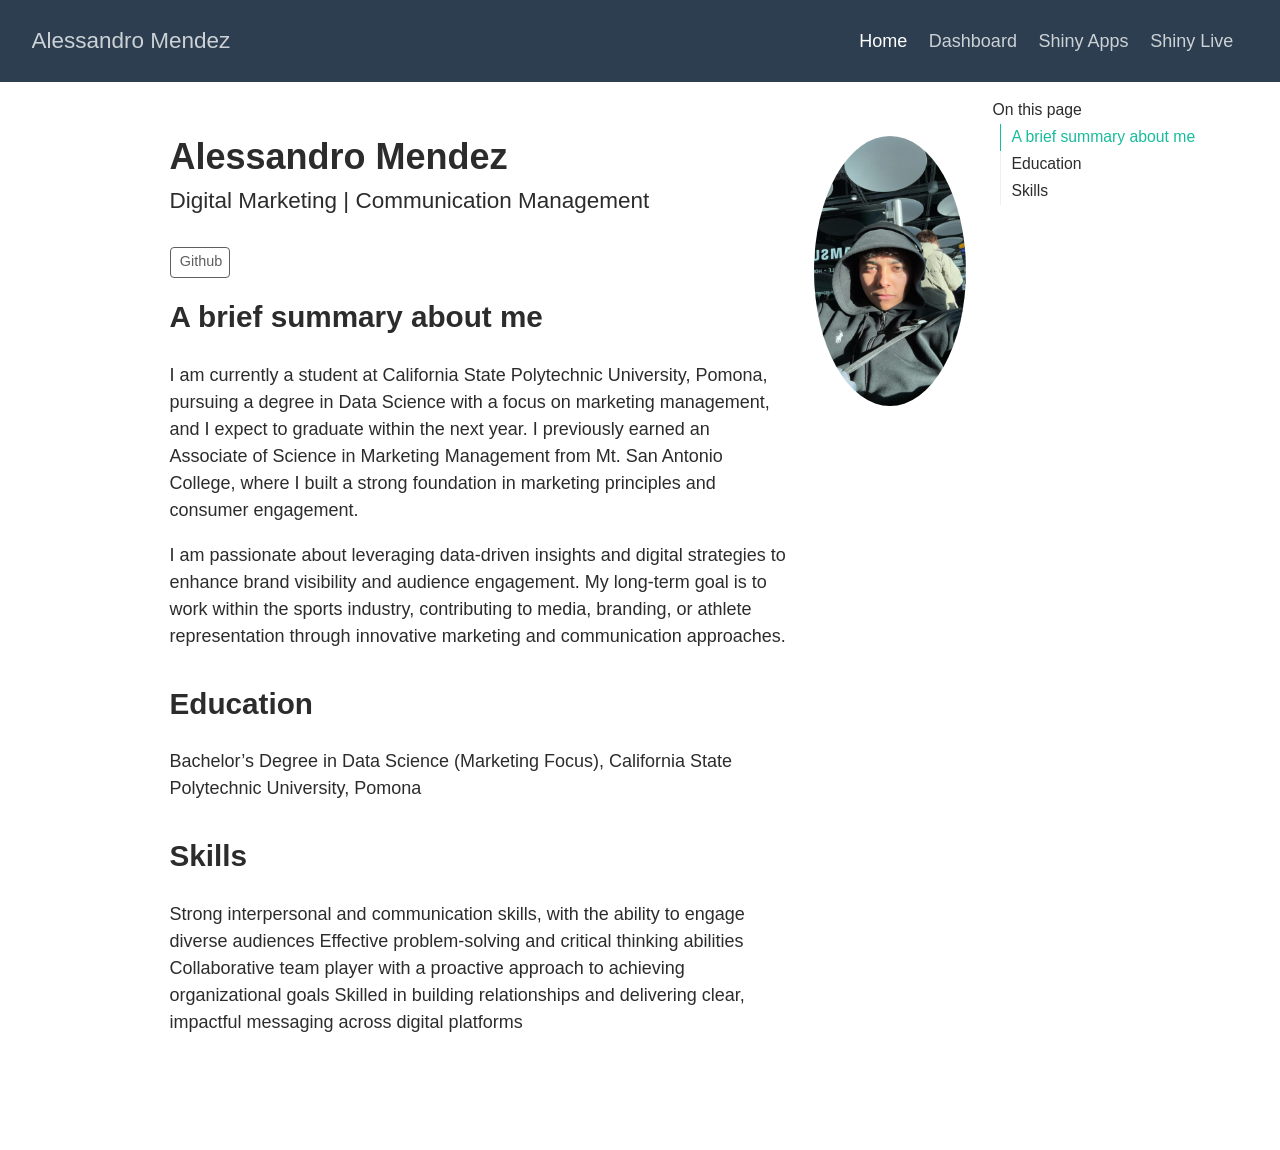
==== docs/index.html @ 1cab5b45 "Add files via upload" ====
<!DOCTYPE html>
<html xmlns="http://www.w3.org/1999/xhtml" lang="en" xml:lang="en"><head>

<meta charset="utf-8">
<meta name="generator" content="quarto-1.7.32">

<meta name="viewport" content="width=device-width, initial-scale=1.0, user-scalable=yes">


<title>Alessandro Mendez</title>
<style>
code{white-space: pre-wrap;}
span.smallcaps{font-variant: small-caps;}
div.columns{display: flex; gap: min(4vw, 1.5em);}
div.column{flex: auto; overflow-x: auto;}
div.hanging-indent{margin-left: 1.5em; text-indent: -1.5em;}
ul.task-list{list-style: none;}
ul.task-list li input[type="checkbox"] {
  width: 0.8em;
  margin: 0 0.8em 0.2em -1em; /* quarto-specific, see https://github.com/quarto-dev/quarto-cli/issues/4556 */ 
  vertical-align: middle;
}
</style>


<script src="site_libs/quarto-nav/quarto-nav.js"></script>
<script src="site_libs/quarto-nav/headroom.min.js"></script>
<script src="site_libs/clipboard/clipboard.min.js"></script>
<script src="site_libs/quarto-search/autocomplete.umd.js"></script>
<script src="site_libs/quarto-search/fuse.min.js"></script>
<script src="site_libs/quarto-search/quarto-search.js"></script>
<meta name="quarto:offset" content="./">
<script src="site_libs/quarto-html/quarto.js" type="module"></script>
<script src="site_libs/quarto-html/tabsets/tabsets.js" type="module"></script>
<script src="site_libs/quarto-html/popper.min.js"></script>
<script src="site_libs/quarto-html/tippy.umd.min.js"></script>
<link href="site_libs/quarto-html/tippy.css" rel="stylesheet">
<link href="site_libs/quarto-html/quarto-syntax-highlighting-37eea08aefeeee20ff55810ff984fec1.css" rel="stylesheet" id="quarto-text-highlighting-styles">
<script src="site_libs/bootstrap/bootstrap.min.js"></script>
<link href="site_libs/bootstrap/bootstrap-icons.css" rel="stylesheet">
<link href="site_libs/bootstrap/bootstrap-9ed9fbe1dfc341a0bc110ae82eec7ae7.min.css" rel="stylesheet" append-hash="true" id="quarto-bootstrap" data-mode="light">
<script id="quarto-search-options" type="application/json">{
  "location": "navbar",
  "copy-button": false,
  "collapse-after": 3,
  "panel-placement": "end",
  "type": "overlay",
  "limit": 50,
  "keyboard-shortcut": [
    "f",
    "/",
    "s"
  ],
  "show-item-context": false,
  "language": {
    "search-no-results-text": "No results",
    "search-matching-documents-text": "matching documents",
    "search-copy-link-title": "Copy link to search",
    "search-hide-matches-text": "Hide additional matches",
    "search-more-match-text": "more match in this document",
    "search-more-matches-text": "more matches in this document",
    "search-clear-button-title": "Clear",
    "search-text-placeholder": "",
    "search-detached-cancel-button-title": "Cancel",
    "search-submit-button-title": "Submit",
    "search-label": "Search"
  }
}</script>


<meta property="og:title" content="Alessandro Mendez">
<meta property="og:description" content="Digital Marketing | Communication Management">
<meta property="og:image" content="image.jpeg">
<meta property="og:site_name" content="Alessandro Mendez">
</head>

<body class="nav-fixed quarto-light">

<div id="quarto-search-results"></div>
  <header id="quarto-header" class="headroom fixed-top">
    <nav class="navbar navbar-expand-lg " data-bs-theme="dark">
      <div class="navbar-container container-fluid">
      <div class="navbar-brand-container mx-auto">
    <a class="navbar-brand" href="./index.html">
    <span class="navbar-title">Alessandro Mendez</span>
    </a>
  </div>
            <div id="quarto-search" class="" title="Search"></div>
          <button class="navbar-toggler" type="button" data-bs-toggle="collapse" data-bs-target="#navbarCollapse" aria-controls="navbarCollapse" role="menu" aria-expanded="false" aria-label="Toggle navigation" onclick="if (window.quartoToggleHeadroom) { window.quartoToggleHeadroom(); }">
  <span class="navbar-toggler-icon"></span>
</button>
          <div class="collapse navbar-collapse" id="navbarCollapse">
            <ul class="navbar-nav navbar-nav-scroll ms-auto">
  <li class="nav-item">
    <a class="nav-link active" href="./index.html" aria-current="page"> 
<span class="menu-text">Home</span></a>
  </li>  
  <li class="nav-item">
    <a class="nav-link" href="./dashboard.html"> 
<span class="menu-text">Dashboard</span></a>
  </li>  
  <li class="nav-item">
    <a class="nav-link" href="./shinyapps.html"> 
<span class="menu-text">Shiny Apps</span></a>
  </li>  
  <li class="nav-item">
    <a class="nav-link" href="./shinylive.html"> 
<span class="menu-text">Shiny Live</span></a>
  </li>  
</ul>
          </div> <!-- /navcollapse -->
            <div class="quarto-navbar-tools">
</div>
      </div> <!-- /container-fluid -->
    </nav>
</header>
<!-- content -->
<div id="quarto-content" class="quarto-container page-columns page-rows-contents page-layout-article page-navbar">
<!-- sidebar -->
<!-- margin-sidebar -->
    <div id="quarto-margin-sidebar" class="sidebar margin-sidebar">
        <nav id="TOC" role="doc-toc" class="toc-active">
    <h2 id="toc-title">On this page</h2>
  <ul>
  <li><a href="#a-brief-summary-about-me" id="toc-a-brief-summary-about-me" class="nav-link active" data-scroll-target="#a-brief-summary-about-me">A brief summary about me</a></li>
  <li><a href="#education" id="toc-education" class="nav-link" data-scroll-target="#education">Education</a></li>
  <li><a href="#skills" id="toc-skills" class="nav-link" data-scroll-target="#skills">Skills</a></li>
  </ul>
</nav>
    </div>
<!-- main -->
<div class="quarto-about-solana column-body">
  <div class="about-entity">
    <div class="entity-contents">
      <header id="title-block-header" class="quarto-title-block default">
<div class="quarto-title">
<h1 class="title">Alessandro Mendez</h1>
<p class="subtitle lead">Digital Marketing | Communication Management</p>
</div>
<div class="quarto-title-meta">
  </div>
</header> <div class="about-links">
  <a href="https://github.com/sandromen2" class="about-link" rel="" target="">
    <i class="bi bi-github"></i>
     <span class="about-link-text">Github</span>
  </a>
</div>
      <div class="about-contents"><main class="content" id="quarto-document-content">

<section id="a-brief-summary-about-me" class="level2">
<h2 data-anchor-id="a-brief-summary-about-me">A brief summary about me</h2>
<p>I am currently a student at California State Polytechnic University, Pomona, pursuing a degree in Data Science with a focus on marketing management, and I expect to graduate within the next year. I previously earned an Associate of Science in Marketing Management from Mt. San Antonio College, where I built a strong foundation in marketing principles and consumer engagement.</p>
<p>I am passionate about leveraging data-driven insights and digital strategies to enhance brand visibility and audience engagement. My long-term goal is to work within the sports industry, contributing to media, branding, or athlete representation through innovative marketing and communication approaches.</p>
</section>
<section id="education" class="level2">
<h2 data-anchor-id="education">Education</h2>
<p>Bachelor’s Degree in Data Science (Marketing Focus), California State Polytechnic University, Pomona</p>
</section>
<section id="skills" class="level2">
<h2 data-anchor-id="skills">Skills</h2>
<p>Strong interpersonal and communication skills, with the ability to engage diverse audiences Effective problem-solving and critical thinking abilities Collaborative team player with a proactive approach to achieving organizational goals Skilled in building relationships and delivering clear, impactful messaging across digital platforms</p>


</section>
</main></div>
    </div>
    <img src="image.jpeg" class="about-image
  round " style="height: 15em; width: 15em;">
  </div>
</div>
 <!-- /main -->
<script id="quarto-html-after-body" type="application/javascript">
  window.document.addEventListener("DOMContentLoaded", function (event) {
    const isCodeAnnotation = (el) => {
      for (const clz of el.classList) {
        if (clz.startsWith('code-annotation-')) {                     
          return true;
        }
      }
      return false;
    }
    const onCopySuccess = function(e) {
      // button target
      const button = e.trigger;
      // don't keep focus
      button.blur();
      // flash "checked"
      button.classList.add('code-copy-button-checked');
      var currentTitle = button.getAttribute("title");
      button.setAttribute("title", "Copied!");
      let tooltip;
      if (window.bootstrap) {
        button.setAttribute("data-bs-toggle", "tooltip");
        button.setAttribute("data-bs-placement", "left");
        button.setAttribute("data-bs-title", "Copied!");
        tooltip = new bootstrap.Tooltip(button, 
          { trigger: "manual", 
            customClass: "code-copy-button-tooltip",
            offset: [0, -8]});
        tooltip.show();    
      }
      setTimeout(function() {
        if (tooltip) {
          tooltip.hide();
          button.removeAttribute("data-bs-title");
          button.removeAttribute("data-bs-toggle");
          button.removeAttribute("data-bs-placement");
        }
        button.setAttribute("title", currentTitle);
        button.classList.remove('code-copy-button-checked');
      }, 1000);
      // clear code selection
      e.clearSelection();
    }
    const getTextToCopy = function(trigger) {
        const codeEl = trigger.previousElementSibling.cloneNode(true);
        for (const childEl of codeEl.children) {
          if (isCodeAnnotation(childEl)) {
            childEl.remove();
          }
        }
        return codeEl.innerText;
    }
    const clipboard = new window.ClipboardJS('.code-copy-button:not([data-in-quarto-modal])', {
      text: getTextToCopy
    });
    clipboard.on('success', onCopySuccess);
    if (window.document.getElementById('quarto-embedded-source-code-modal')) {
      const clipboardModal = new window.ClipboardJS('.code-copy-button[data-in-quarto-modal]', {
        text: getTextToCopy,
        container: window.document.getElementById('quarto-embedded-source-code-modal')
      });
      clipboardModal.on('success', onCopySuccess);
    }
      var localhostRegex = new RegExp(/^(?:http|https):\/\/localhost\:?[0-9]*\//);
      var mailtoRegex = new RegExp(/^mailto:/);
        var filterRegex = new RegExp('/' + window.location.host + '/');
      var isInternal = (href) => {
          return filterRegex.test(href) || localhostRegex.test(href) || mailtoRegex.test(href);
      }
      // Inspect non-navigation links and adorn them if external
     var links = window.document.querySelectorAll('a[href]:not(.nav-link):not(.navbar-brand):not(.toc-action):not(.sidebar-link):not(.sidebar-item-toggle):not(.pagination-link):not(.no-external):not([aria-hidden]):not(.dropdown-item):not(.quarto-navigation-tool):not(.about-link)');
      for (var i=0; i<links.length; i++) {
        const link = links[i];
        if (!isInternal(link.href)) {
          // undo the damage that might have been done by quarto-nav.js in the case of
          // links that we want to consider external
          if (link.dataset.originalHref !== undefined) {
            link.href = link.dataset.originalHref;
          }
        }
      }
    function tippyHover(el, contentFn, onTriggerFn, onUntriggerFn) {
      const config = {
        allowHTML: true,
        maxWidth: 500,
        delay: 100,
        arrow: false,
        appendTo: function(el) {
            return el.parentElement;
        },
        interactive: true,
        interactiveBorder: 10,
        theme: 'quarto',
        placement: 'bottom-start',
      };
      if (contentFn) {
        config.content = contentFn;
      }
      if (onTriggerFn) {
        config.onTrigger = onTriggerFn;
      }
      if (onUntriggerFn) {
        config.onUntrigger = onUntriggerFn;
      }
      window.tippy(el, config); 
    }
    const noterefs = window.document.querySelectorAll('a[role="doc-noteref"]');
    for (var i=0; i<noterefs.length; i++) {
      const ref = noterefs[i];
      tippyHover(ref, function() {
        // use id or data attribute instead here
        let href = ref.getAttribute('data-footnote-href') || ref.getAttribute('href');
        try { href = new URL(href).hash; } catch {}
        const id = href.replace(/^#\/?/, "");
        const note = window.document.getElementById(id);
        if (note) {
          return note.innerHTML;
        } else {
          return "";
        }
      });
    }
    const xrefs = window.document.querySelectorAll('a.quarto-xref');
    const processXRef = (id, note) => {
      // Strip column container classes
      const stripColumnClz = (el) => {
        el.classList.remove("page-full", "page-columns");
        if (el.children) {
          for (const child of el.children) {
            stripColumnClz(child);
          }
        }
      }
      stripColumnClz(note)
      if (id === null || id.startsWith('sec-')) {
        // Special case sections, only their first couple elements
        const container = document.createElement("div");
        if (note.children && note.children.length > 2) {
          container.appendChild(note.children[0].cloneNode(true));
          for (let i = 1; i < note.children.length; i++) {
            const child = note.children[i];
            if (child.tagName === "P" && child.innerText === "") {
              continue;
            } else {
              container.appendChild(child.cloneNode(true));
              break;
            }
          }
          if (window.Quarto?.typesetMath) {
            window.Quarto.typesetMath(container);
          }
          return container.innerHTML
        } else {
          if (window.Quarto?.typesetMath) {
            window.Quarto.typesetMath(note);
          }
          return note.innerHTML;
        }
      } else {
        // Remove any anchor links if they are present
        const anchorLink = note.querySelector('a.anchorjs-link');
        if (anchorLink) {
          anchorLink.remove();
        }
        if (window.Quarto?.typesetMath) {
          window.Quarto.typesetMath(note);
        }
        if (note.classList.contains("callout")) {
          return note.outerHTML;
        } else {
          return note.innerHTML;
        }
      }
    }
    for (var i=0; i<xrefs.length; i++) {
      const xref = xrefs[i];
      tippyHover(xref, undefined, function(instance) {
        instance.disable();
        let url = xref.getAttribute('href');
        let hash = undefined; 
        if (url.startsWith('#')) {
          hash = url;
        } else {
          try { hash = new URL(url).hash; } catch {}
        }
        if (hash) {
          const id = hash.replace(/^#\/?/, "");
          const note = window.document.getElementById(id);
          if (note !== null) {
            try {
              const html = processXRef(id, note.cloneNode(true));
              instance.setContent(html);
            } finally {
              instance.enable();
              instance.show();
            }
          } else {
            // See if we can fetch this
            fetch(url.split('#')[0])
            .then(res => res.text())
            .then(html => {
              const parser = new DOMParser();
              const htmlDoc = parser.parseFromString(html, "text/html");
              const note = htmlDoc.getElementById(id);
              if (note !== null) {
                const html = processXRef(id, note);
                instance.setContent(html);
              } 
            }).finally(() => {
              instance.enable();
              instance.show();
            });
          }
        } else {
          // See if we can fetch a full url (with no hash to target)
          // This is a special case and we should probably do some content thinning / targeting
          fetch(url)
          .then(res => res.text())
          .then(html => {
            const parser = new DOMParser();
            const htmlDoc = parser.parseFromString(html, "text/html");
            const note = htmlDoc.querySelector('main.content');
            if (note !== null) {
              // This should only happen for chapter cross references
              // (since there is no id in the URL)
              // remove the first header
              if (note.children.length > 0 && note.children[0].tagName === "HEADER") {
                note.children[0].remove();
              }
              const html = processXRef(null, note);
              instance.setContent(html);
            } 
          }).finally(() => {
            instance.enable();
            instance.show();
          });
        }
      }, function(instance) {
      });
    }
        let selectedAnnoteEl;
        const selectorForAnnotation = ( cell, annotation) => {
          let cellAttr = 'data-code-cell="' + cell + '"';
          let lineAttr = 'data-code-annotation="' +  annotation + '"';
          const selector = 'span[' + cellAttr + '][' + lineAttr + ']';
          return selector;
        }
        const selectCodeLines = (annoteEl) => {
          const doc = window.document;
          const targetCell = annoteEl.getAttribute("data-target-cell");
          const targetAnnotation = annoteEl.getAttribute("data-target-annotation");
          const annoteSpan = window.document.querySelector(selectorForAnnotation(targetCell, targetAnnotation));
          const lines = annoteSpan.getAttribute("data-code-lines").split(",");
          const lineIds = lines.map((line) => {
            return targetCell + "-" + line;
          })
          let top = null;
          let height = null;
          let parent = null;
          if (lineIds.length > 0) {
              //compute the position of the single el (top and bottom and make a div)
              const el = window.document.getElementById(lineIds[0]);
              top = el.offsetTop;
              height = el.offsetHeight;
              parent = el.parentElement.parentElement;
            if (lineIds.length > 1) {
              const lastEl = window.document.getElementById(lineIds[lineIds.length - 1]);
              const bottom = lastEl.offsetTop + lastEl.offsetHeight;
              height = bottom - top;
            }
            if (top !== null && height !== null && parent !== null) {
              // cook up a div (if necessary) and position it 
              let div = window.document.getElementById("code-annotation-line-highlight");
              if (div === null) {
                div = window.document.createElement("div");
                div.setAttribute("id", "code-annotation-line-highlight");
                div.style.position = 'absolute';
                parent.appendChild(div);
              }
              div.style.top = top - 2 + "px";
              div.style.height = height + 4 + "px";
              div.style.left = 0;
              let gutterDiv = window.document.getElementById("code-annotation-line-highlight-gutter");
              if (gutterDiv === null) {
                gutterDiv = window.document.createElement("div");
                gutterDiv.setAttribute("id", "code-annotation-line-highlight-gutter");
                gutterDiv.style.position = 'absolute';
                const codeCell = window.document.getElementById(targetCell);
                const gutter = codeCell.querySelector('.code-annotation-gutter');
                gutter.appendChild(gutterDiv);
              }
              gutterDiv.style.top = top - 2 + "px";
              gutterDiv.style.height = height + 4 + "px";
            }
            selectedAnnoteEl = annoteEl;
          }
        };
        const unselectCodeLines = () => {
          const elementsIds = ["code-annotation-line-highlight", "code-annotation-line-highlight-gutter"];
          elementsIds.forEach((elId) => {
            const div = window.document.getElementById(elId);
            if (div) {
              div.remove();
            }
          });
          selectedAnnoteEl = undefined;
        };
          // Handle positioning of the toggle
      window.addEventListener(
        "resize",
        throttle(() => {
          elRect = undefined;
          if (selectedAnnoteEl) {
            selectCodeLines(selectedAnnoteEl);
          }
        }, 10)
      );
      function throttle(fn, ms) {
      let throttle = false;
      let timer;
        return (...args) => {
          if(!throttle) { // first call gets through
              fn.apply(this, args);
              throttle = true;
          } else { // all the others get throttled
              if(timer) clearTimeout(timer); // cancel #2
              timer = setTimeout(() => {
                fn.apply(this, args);
                timer = throttle = false;
              }, ms);
          }
        };
      }
        // Attach click handler to the DT
        const annoteDls = window.document.querySelectorAll('dt[data-target-cell]');
        for (const annoteDlNode of annoteDls) {
          annoteDlNode.addEventListener('click', (event) => {
            const clickedEl = event.target;
            if (clickedEl !== selectedAnnoteEl) {
              unselectCodeLines();
              const activeEl = window.document.querySelector('dt[data-target-cell].code-annotation-active');
              if (activeEl) {
                activeEl.classList.remove('code-annotation-active');
              }
              selectCodeLines(clickedEl);
              clickedEl.classList.add('code-annotation-active');
            } else {
              // Unselect the line
              unselectCodeLines();
              clickedEl.classList.remove('code-annotation-active');
            }
          });
        }
    const findCites = (el) => {
      const parentEl = el.parentElement;
      if (parentEl) {
        const cites = parentEl.dataset.cites;
        if (cites) {
          return {
            el,
            cites: cites.split(' ')
          };
        } else {
          return findCites(el.parentElement)
        }
      } else {
        return undefined;
      }
    };
    var bibliorefs = window.document.querySelectorAll('a[role="doc-biblioref"]');
    for (var i=0; i<bibliorefs.length; i++) {
      const ref = bibliorefs[i];
      const citeInfo = findCites(ref);
      if (citeInfo) {
        tippyHover(citeInfo.el, function() {
          var popup = window.document.createElement('div');
          citeInfo.cites.forEach(function(cite) {
            var citeDiv = window.document.createElement('div');
            citeDiv.classList.add('hanging-indent');
            citeDiv.classList.add('csl-entry');
            var biblioDiv = window.document.getElementById('ref-' + cite);
            if (biblioDiv) {
              citeDiv.innerHTML = biblioDiv.innerHTML;
            }
            popup.appendChild(citeDiv);
          });
          return popup.innerHTML;
        });
      }
    }
  });
  </script>
</div> <!-- /content -->




</body></html>
---- docs/site_libs/quarto-html/tippy.css ----
.tippy-box[data-animation=fade][data-state=hidden]{opacity:0}[data-tippy-root]{max-width:calc(100vw - 10px)}.tippy-box{position:relative;background-color:#333;color:#fff;border-radius:4px;font-size:14px;line-height:1.4;white-space:normal;outline:0;transition-property:transform,visibility,opacity}.tippy-box[data-placement^=top]>.tippy-arrow{bottom:0}.tippy-box[data-placement^=top]>.tippy-arrow:before{bottom:-7px;left:0;border-width:8px 8px 0;border-top-color:initial;transform-origin:center top}.tippy-box[data-placement^=bottom]>.tippy-arrow{top:0}.tippy-box[data-placement^=bottom]>.tippy-arrow:before{top:-7px;left:0;border-width:0 8px 8px;border-bottom-color:initial;transform-origin:center bottom}.tippy-box[data-placement^=left]>.tippy-arrow{right:0}.tippy-box[data-placement^=left]>.tippy-arrow:before{border-width:8px 0 8px 8px;border-left-color:initial;right:-7px;transform-origin:center left}.tippy-box[data-placement^=right]>.tippy-arrow{left:0}.tippy-box[data-placement^=right]>.tippy-arrow:before{left:-7px;border-width:8px 8px 8px 0;border-right-color:initial;transform-origin:center right}.tippy-box[data-inertia][data-state=visible]{transition-timing-function:cubic-bezier(.54,1.5,.38,1.11)}.tippy-arrow{width:16px;height:16px;color:#333}.tippy-arrow:before{content:"";position:absolute;border-color:transparent;border-style:solid}.tippy-content{position:relative;padding:5px 9px;z-index:1}
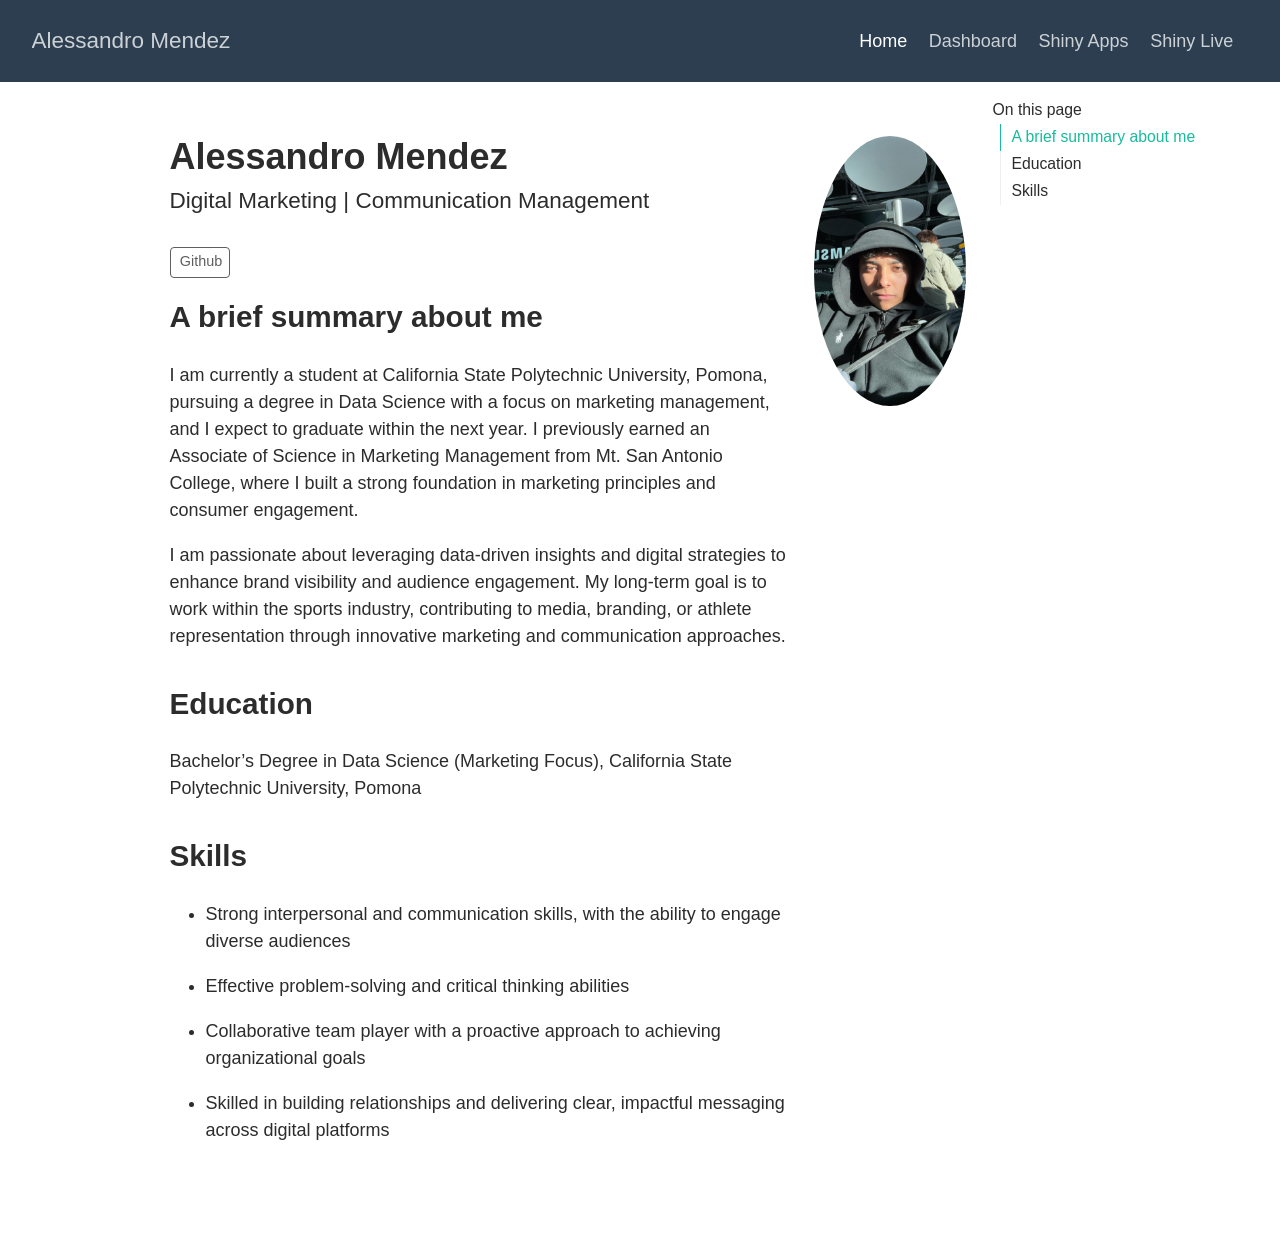
==== commit d8906cb8: "Add files via upload" ====
--- a/docs/index.html
+++ b/docs/index.html
@@ -158,7 +158,12 @@
 </section>
 <section id="skills" class="level2">
 <h2 data-anchor-id="skills">Skills</h2>
-<p>Strong interpersonal and communication skills, with the ability to engage diverse audiences Effective problem-solving and critical thinking abilities Collaborative team player with a proactive approach to achieving organizational goals Skilled in building relationships and delivering clear, impactful messaging across digital platforms</p>
+<ul>
+<li><p>Strong interpersonal and communication skills, with the ability to engage diverse audiences</p></li>
+<li><p>Effective problem-solving and critical thinking abilities</p></li>
+<li><p>Collaborative team player with a proactive approach to achieving organizational goals</p></li>
+<li><p>Skilled in building relationships and delivering clear, impactful messaging across digital platforms</p></li>
+</ul>
 
 
 </section>
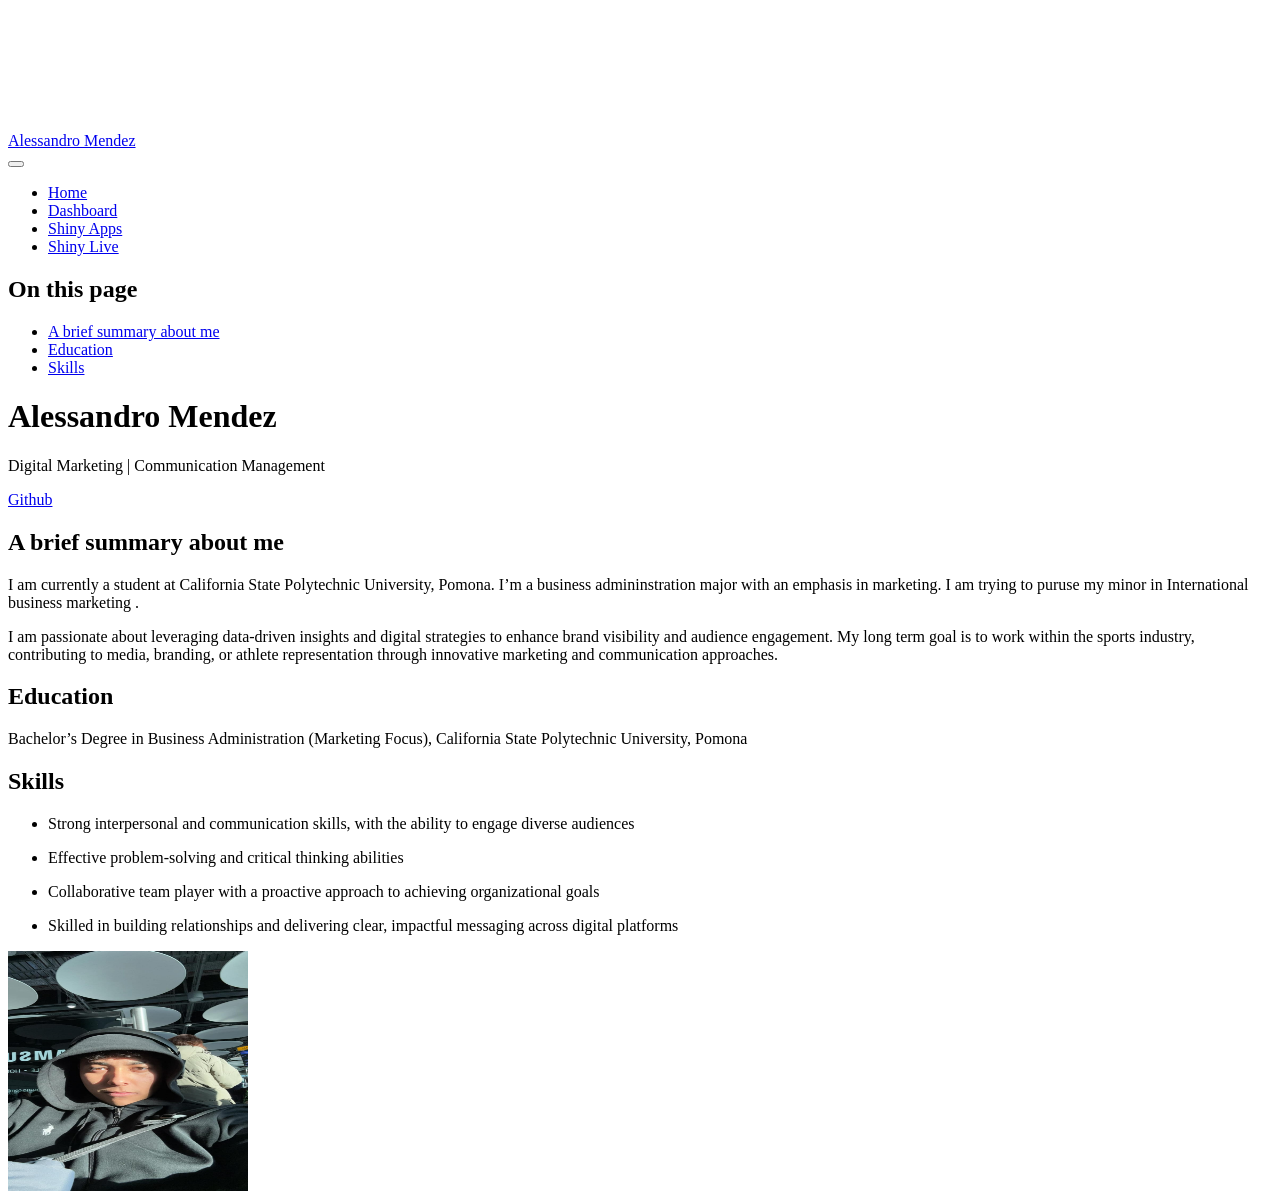
==== commit a58709d6: "Add files via upload" ====
--- a/docs/index.html
+++ b/docs/index.html
@@ -2,7 +2,7 @@
 <html xmlns="http://www.w3.org/1999/xhtml" lang="en" xml:lang="en"><head>
 
 <meta charset="utf-8">
-<meta name="generator" content="quarto-1.7.32">
+<meta name="generator" content="quarto-1.8.27">
 
 <meta name="viewport" content="width=device-width, initial-scale=1.0, user-scalable=yes">
 
@@ -32,13 +32,14 @@
 <meta name="quarto:offset" content="./">
 <script src="site_libs/quarto-html/quarto.js" type="module"></script>
 <script src="site_libs/quarto-html/tabsets/tabsets.js" type="module"></script>
+<script src="site_libs/quarto-html/axe/axe-check.js" type="module"></script>
 <script src="site_libs/quarto-html/popper.min.js"></script>
 <script src="site_libs/quarto-html/tippy.umd.min.js"></script>
 <link href="site_libs/quarto-html/tippy.css" rel="stylesheet">
-<link href="site_libs/quarto-html/quarto-syntax-highlighting-37eea08aefeeee20ff55810ff984fec1.css" rel="stylesheet" id="quarto-text-highlighting-styles">
+<link href="site_libs/quarto-html/quarto-syntax-highlighting-ed96de9b727972fe78a7b5d16c58bf87.css" rel="stylesheet" id="quarto-text-highlighting-styles">
 <script src="site_libs/bootstrap/bootstrap.min.js"></script>
 <link href="site_libs/bootstrap/bootstrap-icons.css" rel="stylesheet">
-<link href="site_libs/bootstrap/bootstrap-9ed9fbe1dfc341a0bc110ae82eec7ae7.min.css" rel="stylesheet" append-hash="true" id="quarto-bootstrap" data-mode="light">
+<link href="site_libs/bootstrap/bootstrap-ff14b27442d4be4425ef5af97c78c49d.min.css" rel="stylesheet" append-hash="true" id="quarto-bootstrap" data-mode="light">
 <script id="quarto-search-options" type="application/json">{
   "location": "navbar",
   "copy-button": false,
@@ -149,12 +150,12 @@
 
 <section id="a-brief-summary-about-me" class="level2">
 <h2 data-anchor-id="a-brief-summary-about-me">A brief summary about me</h2>
-<p>I am currently a student at California State Polytechnic University, Pomona, pursuing a degree in Data Science with a focus on marketing management, and I expect to graduate within the next year. I previously earned an Associate of Science in Marketing Management from Mt. San Antonio College, where I built a strong foundation in marketing principles and consumer engagement.</p>
-<p>I am passionate about leveraging data-driven insights and digital strategies to enhance brand visibility and audience engagement. My long-term goal is to work within the sports industry, contributing to media, branding, or athlete representation through innovative marketing and communication approaches.</p>
+<p>I am currently a student at California State Polytechnic University, Pomona. I’m a business admininstration major with an emphasis in marketing. I am trying to puruse my minor in International business marketing .</p>
+<p>I am passionate about leveraging data-driven insights and digital strategies to enhance brand visibility and audience engagement. My long term goal is to work within the sports industry, contributing to media, branding, or athlete representation through innovative marketing and communication approaches.</p>
 </section>
 <section id="education" class="level2">
 <h2 data-anchor-id="education">Education</h2>
-<p>Bachelor’s Degree in Data Science (Marketing Focus), California State Polytechnic University, Pomona</p>
+<p>Bachelor’s Degree in Business Administration (Marketing Focus), California State Polytechnic University, Pomona</p>
 </section>
 <section id="skills" class="level2">
 <h2 data-anchor-id="skills">Skills</h2>
@@ -218,13 +219,14 @@
       e.clearSelection();
     }
     const getTextToCopy = function(trigger) {
-        const codeEl = trigger.previousElementSibling.cloneNode(true);
-        for (const childEl of codeEl.children) {
-          if (isCodeAnnotation(childEl)) {
-            childEl.remove();
-          }
-        }
-        return codeEl.innerText;
+      const outerScaffold = trigger.parentElement.cloneNode(true);
+      const codeEl = outerScaffold.querySelector('code');
+      for (const childEl of codeEl.children) {
+        if (isCodeAnnotation(childEl)) {
+          childEl.remove();
+        }
+      }
+      return codeEl.innerText;
     }
     const clipboard = new window.ClipboardJS('.code-copy-button:not([data-in-quarto-modal])', {
       text: getTextToCopy
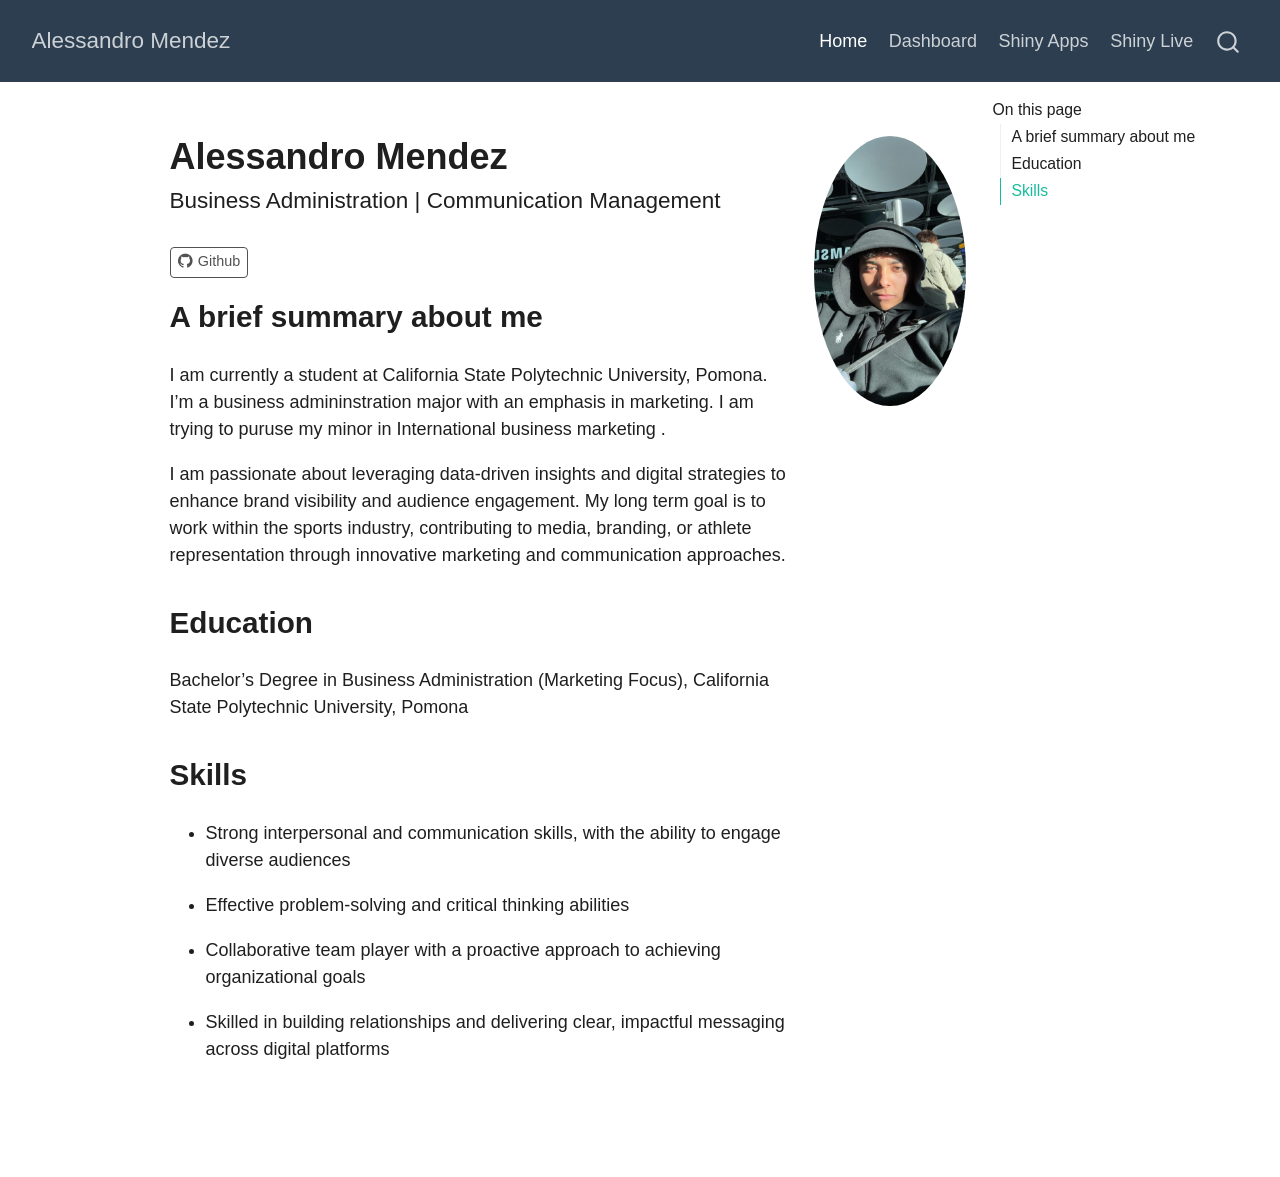
==== commit 428b289e: "Add files via upload" ====
--- a/docs/index.html
+++ b/docs/index.html
@@ -70,7 +70,7 @@
 
 
 <meta property="og:title" content="Alessandro Mendez">
-<meta property="og:description" content="Digital Marketing | Communication Management">
+<meta property="og:description" content="Business Administration | Communication Management">
 <meta property="og:image" content="image.jpeg">
 <meta property="og:site_name" content="Alessandro Mendez">
 </head>
@@ -136,7 +136,7 @@
       <header id="title-block-header" class="quarto-title-block default">
 <div class="quarto-title">
 <h1 class="title">Alessandro Mendez</h1>
-<p class="subtitle lead">Digital Marketing | Communication Management</p>
+<p class="subtitle lead">Business Administration | Communication Management</p>
 </div>
 <div class="quarto-title-meta">
   </div>
--- a/docs/site_libs/quarto-html/quarto-syntax-highlighting-ed96de9b727972fe78a7b5d16c58bf87.css
+++ b/docs/site_libs/quarto-html/quarto-syntax-highlighting-ed96de9b727972fe78a7b5d16c58bf87.css
@@ -0,0 +1,236 @@
+/* quarto syntax highlight colors */
+:root {
+  --quarto-hl-ot-color: #003B4F;
+  --quarto-hl-at-color: #657422;
+  --quarto-hl-ss-color: #20794D;
+  --quarto-hl-an-color: #5E5E5E;
+  --quarto-hl-fu-color: #4758AB;
+  --quarto-hl-st-color: #20794D;
+  --quarto-hl-cf-color: #003B4F;
+  --quarto-hl-op-color: #5E5E5E;
+  --quarto-hl-er-color: #AD0000;
+  --quarto-hl-bn-color: #AD0000;
+  --quarto-hl-al-color: #AD0000;
+  --quarto-hl-va-color: #111111;
+  --quarto-hl-bu-color: inherit;
+  --quarto-hl-ex-color: inherit;
+  --quarto-hl-pp-color: #AD0000;
+  --quarto-hl-in-color: #5E5E5E;
+  --quarto-hl-vs-color: #20794D;
+  --quarto-hl-wa-color: #5E5E5E;
+  --quarto-hl-do-color: #5E5E5E;
+  --quarto-hl-im-color: #00769E;
+  --quarto-hl-ch-color: #20794D;
+  --quarto-hl-dt-color: #AD0000;
+  --quarto-hl-fl-color: #AD0000;
+  --quarto-hl-co-color: #5E5E5E;
+  --quarto-hl-cv-color: #5E5E5E;
+  --quarto-hl-cn-color: #8f5902;
+  --quarto-hl-sc-color: #5E5E5E;
+  --quarto-hl-dv-color: #AD0000;
+  --quarto-hl-kw-color: #003B4F;
+}
+
+/* other quarto variables */
+:root {
+  --quarto-font-monospace: SFMono-Regular, Menlo, Monaco, Consolas, "Liberation Mono", "Courier New", monospace;
+}
+
+/* syntax highlight based on Pandoc's rules */
+pre > code.sourceCode > span {
+  color: #003B4F;
+}
+
+code.sourceCode > span {
+  color: #003B4F;
+}
+
+div.sourceCode,
+div.sourceCode pre.sourceCode {
+  color: #003B4F;
+}
+
+/* Normal */
+code span {
+  color: #003B4F;
+}
+
+/* Alert */
+code span.al {
+  color: #AD0000;
+  font-style: inherit;
+}
+
+/* Annotation */
+code span.an {
+  color: #5E5E5E;
+  font-style: inherit;
+}
+
+/* Attribute */
+code span.at {
+  color: #657422;
+  font-style: inherit;
+}
+
+/* BaseN */
+code span.bn {
+  color: #AD0000;
+  font-style: inherit;
+}
+
+/* BuiltIn */
+code span.bu {
+  font-style: inherit;
+}
+
+/* ControlFlow */
+code span.cf {
+  color: #003B4F;
+  font-weight: bold;
+  font-style: inherit;
+}
+
+/* Char */
+code span.ch {
+  color: #20794D;
+  font-style: inherit;
+}
+
+/* Constant */
+code span.cn {
+  color: #8f5902;
+  font-style: inherit;
+}
+
+/* Comment */
+code span.co {
+  color: #5E5E5E;
+  font-style: inherit;
+}
+
+/* CommentVar */
+code span.cv {
+  color: #5E5E5E;
+  font-style: italic;
+}
+
+/* Documentation */
+code span.do {
+  color: #5E5E5E;
+  font-style: italic;
+}
+
+/* DataType */
+code span.dt {
+  color: #AD0000;
+  font-style: inherit;
+}
+
+/* DecVal */
+code span.dv {
+  color: #AD0000;
+  font-style: inherit;
+}
+
+/* Error */
+code span.er {
+  color: #AD0000;
+  font-style: inherit;
+}
+
+/* Extension */
+code span.ex {
+  font-style: inherit;
+}
+
+/* Float */
+code span.fl {
+  color: #AD0000;
+  font-style: inherit;
+}
+
+/* Function */
+code span.fu {
+  color: #4758AB;
+  font-style: inherit;
+}
+
+/* Import */
+code span.im {
+  color: #00769E;
+  font-style: inherit;
+}
+
+/* Information */
+code span.in {
+  color: #5E5E5E;
+  font-style: inherit;
+}
+
+/* Keyword */
+code span.kw {
+  color: #003B4F;
+  font-weight: bold;
+  font-style: inherit;
+}
+
+/* Operator */
+code span.op {
+  color: #5E5E5E;
+  font-style: inherit;
+}
+
+/* Other */
+code span.ot {
+  color: #003B4F;
+  font-style: inherit;
+}
+
+/* Preprocessor */
+code span.pp {
+  color: #AD0000;
+  font-style: inherit;
+}
+
+/* SpecialChar */
+code span.sc {
+  color: #5E5E5E;
+  font-style: inherit;
+}
+
+/* SpecialString */
+code span.ss {
+  color: #20794D;
+  font-style: inherit;
+}
+
+/* String */
+code span.st {
+  color: #20794D;
+  font-style: inherit;
+}
+
+/* Variable */
+code span.va {
+  color: #111111;
+  font-style: inherit;
+}
+
+/* VerbatimString */
+code span.vs {
+  color: #20794D;
+  font-style: inherit;
+}
+
+/* Warning */
+code span.wa {
+  color: #5E5E5E;
+  font-style: italic;
+}
+
+.prevent-inlining {
+  content: "</";
+}
+
+/*# sourceMappingURL=0920dd6d7437995b8cdf7429764427b1.css.map */
